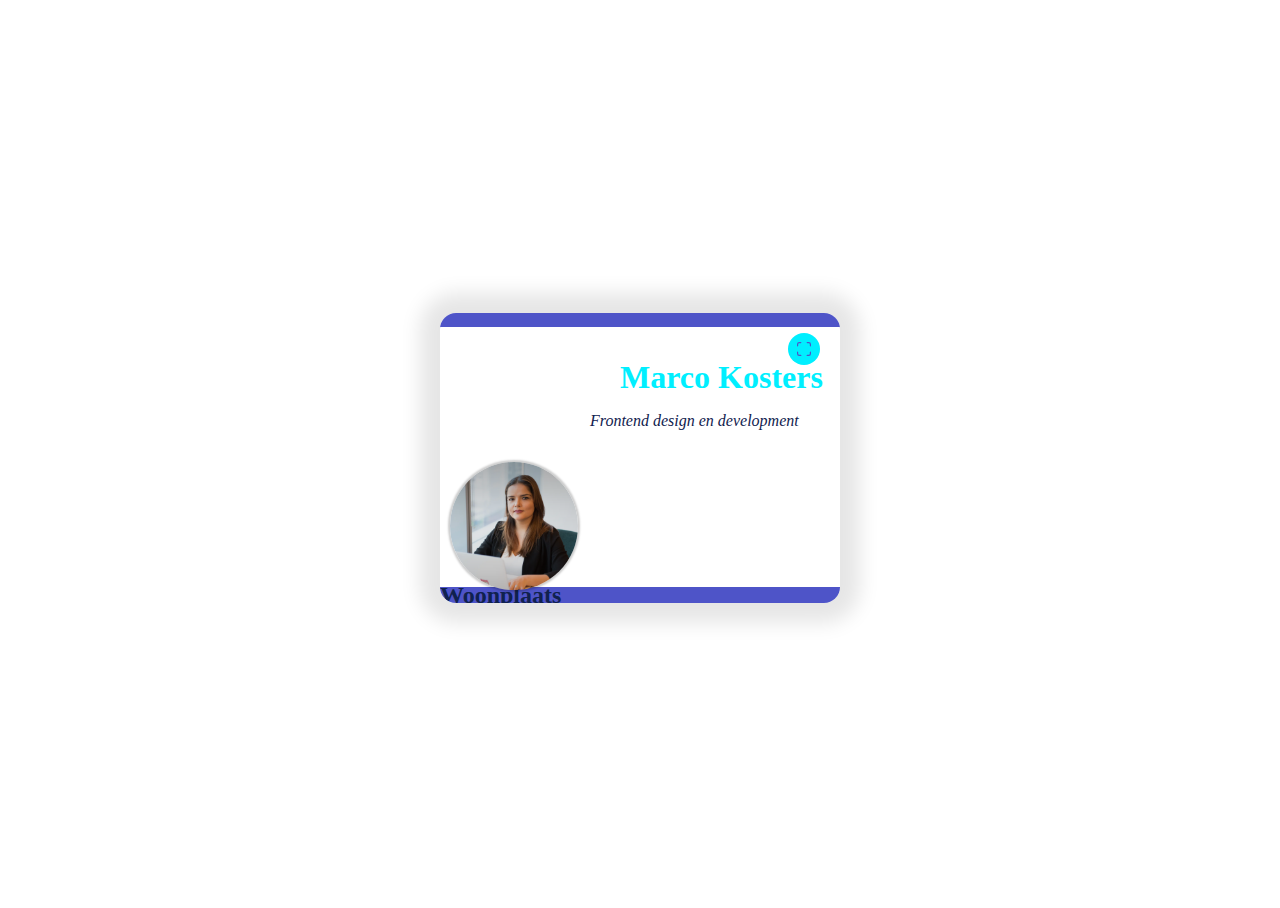
==== Versie1/index.html @ 989e8625 "expand functie geanimeerd en text gerepositioneerd" ====
<!DOCTYPE html>
<html lang="en">

<head>
  <meta charset="UTF-8">
  <meta name="viewport" content="width=device-width, initial-scale=1.0">
  <title>FDND Visitekaartje</title>
  <link rel="stylesheet" href="./styles/style.css">
</head>

<body>

  <article class="business-card">
    <button>
      <svg xmlns="http://www.w3.org/2000/svg" width="24" height="24" viewBox="0 0 24 24" stroke-width="1.5"
        stroke="#2c3e50" fill="none" stroke-linecap="round" stroke-linejoin="round">
        <path stroke="none" d="M0 0h24v24H0z" fill="none" />
        <path d="M4 8v-2a2 2 0 0 1 2 -2h2" />
        <path d="M4 16v2a2 2 0 0 0 2 2h2" />
        <path d="M16 4h2a2 2 0 0 1 2 2v2" />
        <path d="M16 20h2a2 2 0 0 0 2 -2v-2" />
      </svg>

      <svg xmlns="http://www.w3.org/2000/svg" width="24" height="24" viewBox="0 0 24 24" stroke-width="1.5" stroke="red"
        fill="none" stroke-linecap="round" stroke-linejoin="round">
        <path stroke="none" d="M0 0h24v24H0z" fill="none" />
        <path d="M15 19v-2a2 2 0 0 1 2 -2h2" />
        <path d="M15 5v2a2 2 0 0 0 2 2h2" />
        <path d="M5 15h2a2 2 0 0 1 2 2v2" />
        <path d="M5 9h2a2 2 0 0 0 2 -2v-2" />
      </svg>
    </button>
    <main>
      <h1>Marco Kosters</h1>
      <p><em>Frontend design en development</em></p>
      <img src="assets/creative-coder.png" alt="Creative Coder">
      <section>
          <article>
            <h2>Woonplaats</h2>
            <p>Lorem ipsum dolor sit amet consectetur, adipisicing elit. Asperiores placeat eius ipsa autem facere! Eveniet, expedita! Ea, molestias? Labore aut repellendus quos nobis voluptas! Asperiores repellat sunt mollitia voluptatum magnam!</p>
          </article>
          <article>
            <h2>Hobby's</h2>
            <p>Lorem ipsum dolor sit, amet consectetur adipisicing elit. Eligendi animi repellat fuga tempora! Ad temporibus nam ullam repellendus, unde veniam possimus laboriosam, consectetur dicta aperiam corporis ipsa quidem rem placeat.</p>
          </article>
          <article>
            <h2>Lievelingseten</h2>
            <p>Lorem ipsum dolor sit, amet consectetur adipisicing elit. Sint possimus quos sequi doloremque laboriosam. Laboriosam mollitia quos, perferendis, modi ipsa ducimus saepe exercitationem aperiam dolorem consequatur magni sequi neque molestias.</p>
          </article>
      </section>
        <dl class="card">
          <dt>gvhgv</dt>
          <dd>Woonplaats</dd>
        </dl>

        <dt>shjfbjehsfhsv</dt>
        <dd>Hobby's</dd>
      </dl>

      <dt>jhsbfjsebfjk</dt>
      <dd>Lievelingseten</dd>
      </dl>
    </main>

  </article>

  <script src="./scripts/script.js"></script>
</body>

</html>
---- Versie1/styles/style.css ----
* {
  box-sizing:border-box;
}

html {
  height:100vh;
}

body {
  height:100vh;
  font-family: open sans;
  display:flex;
  justify-content:center;
  align-items:center;
  color:#10214e;
}

.business-card {
  width:50vw;
  max-width: 25em;
  min-width:20em;
  display:flex;
  flex-direction:column;
  align-items:left;
  justify-content:flex-end;
  background: rgb(140, 191, 253);
  background: linear-gradient(0deg, #4e54c8 100%, #4e54c8 100%);
  box-shadow:0 0 20px 20px rgba(0,0,0,.1);
  border-radius:1rem;
  position: relative;
  height: 290px;
  overflow: hidden;
  transition:.25s;
  padding-bottom: 1em;

}

article main {
  background: rgb(255, 255, 255);
  transition:.25s;
  height: 260px;
}

header {
  display:flex;
  flex-direction:column;
  justify-content:center;
  align-items:center;
  justify-content:flex-end;
}

h1 {
  margin:2rem 0 1rem;
  color: rgba(0,239,255,1);
  padding-left: 180px;
}

button {
  border:none;
  position: absolute;
  right:1rem;
  top:1rem;
  width:2.5rem;
  height:2.5rem;
  transform: scale(.8);
  background: rgba(0,239,255,1);
  border-radius:50%;
  padding:.25rem;
  transition:.25s;
}
button:focus {
  outline:none;
  background:#202592;
}
button:focus svg {
  stroke: rgba(0,239,255,1);
}

svg {
  stroke: #4e54c8;
  position: absolute;
  top:calc(1.25rem - 12px);
  left:calc(1.25rem - 12px);
  transition-delay: .25s;
}
button svg:nth-of-type(2) {
  opacity:0;
  transition-delay: 0ms;
}

img {
  width:8em;
  border-radius:10em;
  border:5px transparent;
  box-shadow:0 0 2px 2px rgba(0,0,0,.2);
  position:relative;
  top:2rem;
  left: 10px;
  transition:.25s .15s;
}
img:hover {
  border:5px solid;
}

dl {
  width:100%;
  
  /* display:grid; */
  grid-template-columns: 1fr 1fr 1fr;
  grid-template-areas:
    "html-dd css-dd js-dd"
    "html-dt css-dt js-dt"
    ;
  /* justify-items:center; */
  align-items:start;
  padding:5rem 0 3rem;
  margin-top: -11rem;
  padding-left: 9em;
  padding-bottom: 9em;
  text-align: center;
}

dt{
  font-weight: bold;
  border-top: 1px solid rgba(0,0,0,0.3);
  padding-top: .25rem;
  margin-top: .25rem;
}
/* dt:nth-of-type(1){ grid-area: html-dt; transform: translateY(1rem);}
dt:nth-of-type(2){ grid-area: css-dt; transform: translateY(1rem);}
dt:nth-of-type(3){ grid-area: js-dt; transform: translateY(1rem); } */

dd {
  margin:0;
  padding-left:.3rem;
  transition:.25s .3s;
}
dd:nth-of-type(1){  
  transform: translateY(1rem);
}

dd:nth-of-type(2){  
  transform: translateY(1rem);
}

dd:nth-of-type(3){  
  transform: translateY(1rem);
}

p { 
  top: 80px;
  margin:0;
}

em{
  padding-left: 150px;
}

/* article > p {
  padding:3rem 2rem;
  margin-top: 0;
  background:rgba(255,255,255, 0.5);
  text-align:center;
  border-radius: 0 0 1rem 1rem;
  width:100%;
} */

/* expand content */
body.expand {
  /* font-size:1.15em; */
}

body.expand article, body.expand article main {
  height: 400px;
}

body.expand button svg:first-of-type {
  opacity:0;
  transition-delay: 0ms;
}

body.expand button svg:nth-of-type(2) {
  opacity:1;
  transition-delay:.25s;
}

body.expand section {
  /* font-size: 1.75em; */
  display: grid;
  grid-template-columns: repeat(3, 1fr);
}

body.expand img {
  /* height:15em; */
}

body.expand img {
  width:8em;
  border-radius:10em;
  border:5px transparent;
  box-shadow:0 0 2px 2px rgba(0,0,0,.2);
  position:relative;
  top:2rem;
  left: 130px;
  transition:.25s .15s;
}

body.expand h1 {
    margin:2rem 0 1rem;
    color: rgba(0,239,255,1);
    padding-left: 115px;
    transition:.25s .15s;
}

body.expand em {
  padding-left: 100px;
  transition:.25s .15s;
}

body.expand section {
  display:grid;
}

body.expand dd {
  padding-right: 30px;
}

/* body.expand dd:nth-of-type(1){  
  transform: translateY(8rem);
}

body.expand dd:nth-of-type(2){  
  transform: translateY(9rem);
}

body.expand dd:nth-of-type(3){  
  transform: translateY(8rem);
} */
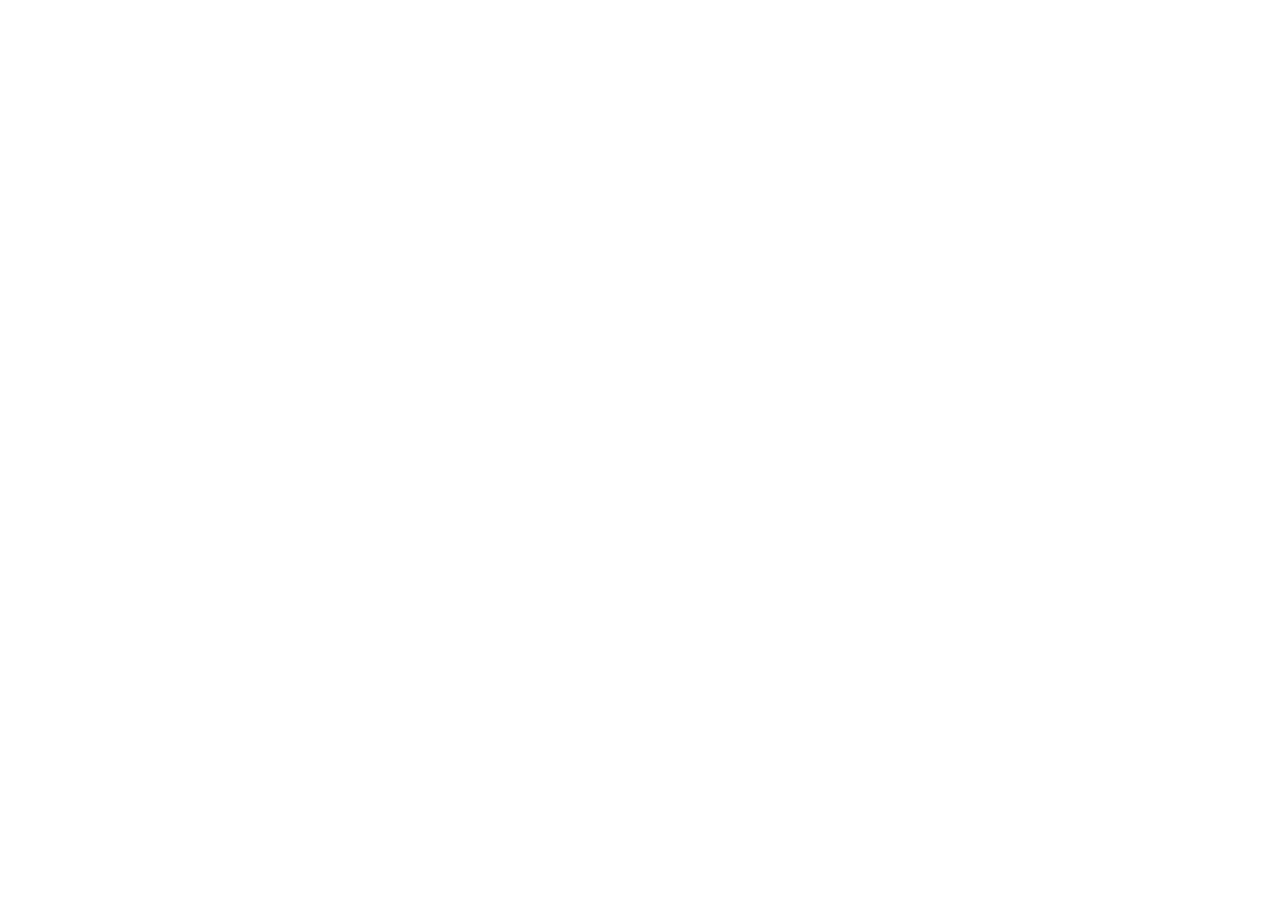
==== commit 31750569: "versie 2" ====
--- a/Versie1/index.html
+++ b/Versie1/index.html
@@ -1,70 +1,13 @@
 <!DOCTYPE html>
 <html lang="en">
-
 <head>
-  <meta charset="UTF-8">
-  <meta name="viewport" content="width=device-width, initial-scale=1.0">
-  <title>FDND Visitekaartje</title>
-  <link rel="stylesheet" href="./styles/style.css">
+    <meta charset="UTF-8">
+    <meta http-equiv="X-UA-Compatible" content="IE=edge">
+    <meta name="viewport" content="width=device-width, initial-scale=1.0">
+    <title>Visitekaartje</title>
+    <link rel="stylesheet" href="style.css">
 </head>
-
 <body>
-
-  <article class="business-card">
-    <button>
-      <svg xmlns="http://www.w3.org/2000/svg" width="24" height="24" viewBox="0 0 24 24" stroke-width="1.5"
-        stroke="#2c3e50" fill="none" stroke-linecap="round" stroke-linejoin="round">
-        <path stroke="none" d="M0 0h24v24H0z" fill="none" />
-        <path d="M4 8v-2a2 2 0 0 1 2 -2h2" />
-        <path d="M4 16v2a2 2 0 0 0 2 2h2" />
-        <path d="M16 4h2a2 2 0 0 1 2 2v2" />
-        <path d="M16 20h2a2 2 0 0 0 2 -2v-2" />
-      </svg>
-
-      <svg xmlns="http://www.w3.org/2000/svg" width="24" height="24" viewBox="0 0 24 24" stroke-width="1.5" stroke="red"
-        fill="none" stroke-linecap="round" stroke-linejoin="round">
-        <path stroke="none" d="M0 0h24v24H0z" fill="none" />
-        <path d="M15 19v-2a2 2 0 0 1 2 -2h2" />
-        <path d="M15 5v2a2 2 0 0 0 2 2h2" />
-        <path d="M5 15h2a2 2 0 0 1 2 2v2" />
-        <path d="M5 9h2a2 2 0 0 0 2 -2v-2" />
-      </svg>
-    </button>
-    <main>
-      <h1>Marco Kosters</h1>
-      <p><em>Frontend design en development</em></p>
-      <img src="assets/creative-coder.png" alt="Creative Coder">
-      <section>
-          <article>
-            <h2>Woonplaats</h2>
-            <p>Lorem ipsum dolor sit amet consectetur, adipisicing elit. Asperiores placeat eius ipsa autem facere! Eveniet, expedita! Ea, molestias? Labore aut repellendus quos nobis voluptas! Asperiores repellat sunt mollitia voluptatum magnam!</p>
-          </article>
-          <article>
-            <h2>Hobby's</h2>
-            <p>Lorem ipsum dolor sit, amet consectetur adipisicing elit. Eligendi animi repellat fuga tempora! Ad temporibus nam ullam repellendus, unde veniam possimus laboriosam, consectetur dicta aperiam corporis ipsa quidem rem placeat.</p>
-          </article>
-          <article>
-            <h2>Lievelingseten</h2>
-            <p>Lorem ipsum dolor sit, amet consectetur adipisicing elit. Sint possimus quos sequi doloremque laboriosam. Laboriosam mollitia quos, perferendis, modi ipsa ducimus saepe exercitationem aperiam dolorem consequatur magni sequi neque molestias.</p>
-          </article>
-      </section>
-        <dl class="card">
-          <dt>gvhgv</dt>
-          <dd>Woonplaats</dd>
-        </dl>
-
-        <dt>shjfbjehsfhsv</dt>
-        <dd>Hobby's</dd>
-      </dl>
-
-      <dt>jhsbfjsebfjk</dt>
-      <dd>Lievelingseten</dd>
-      </dl>
-    </main>
-
-  </article>
-
-  <script src="./scripts/script.js"></script>
+    <script src="script.js"></script>
 </body>
-
 </html>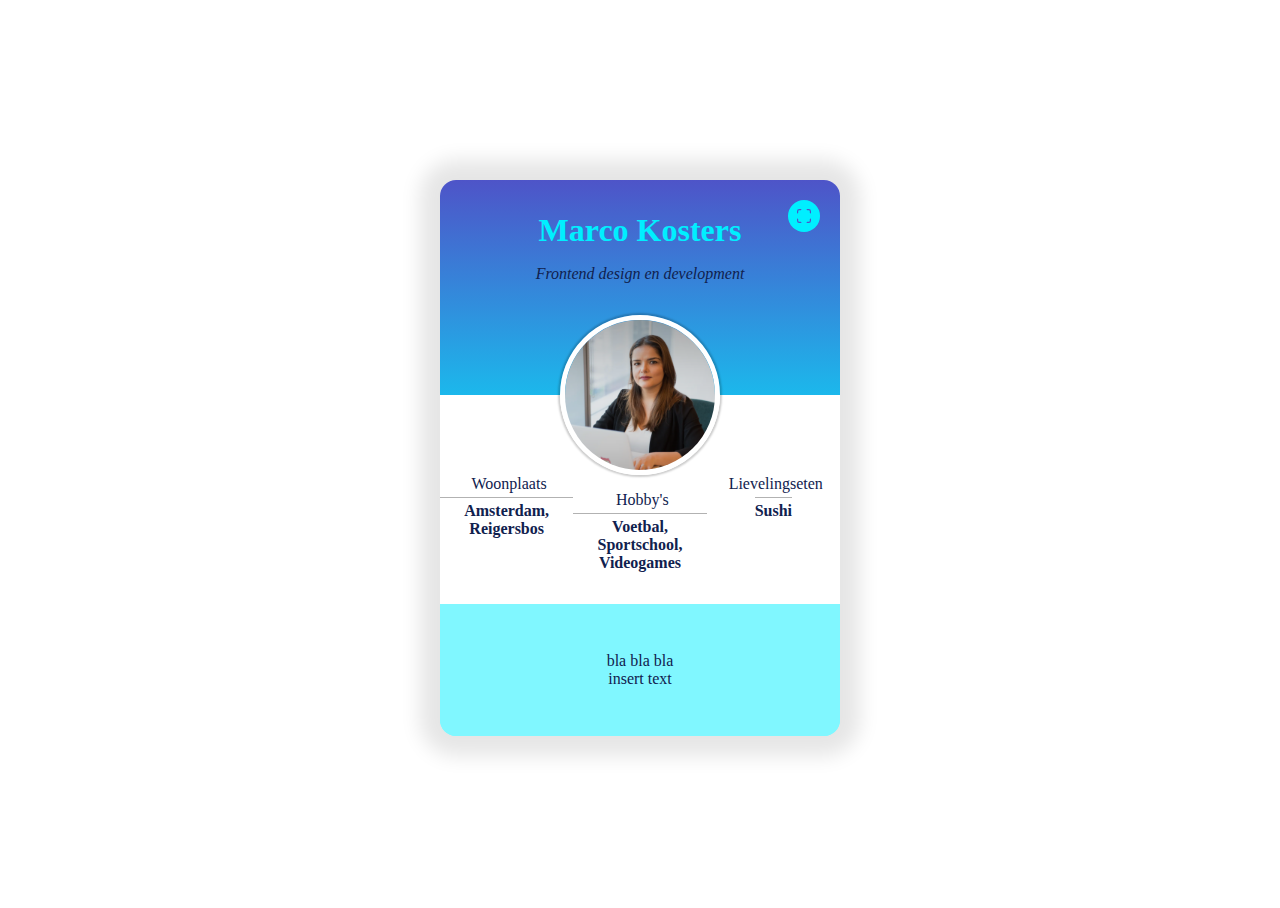
==== commit 7865a9c6: "de oude versie toegevoegd" ====
--- a/Versie1/index.html
+++ b/Versie1/index.html
@@ -1,13 +1,48 @@
 <!DOCTYPE html>
 <html lang="en">
 <head>
-    <meta charset="UTF-8">
-    <meta http-equiv="X-UA-Compatible" content="IE=edge">
-    <meta name="viewport" content="width=device-width, initial-scale=1.0">
-    <title>Visitekaartje</title>
-    <link rel="stylesheet" href="style.css">
+  <meta charset="UTF-8">
+  <meta name="viewport" content="width=device-width, initial-scale=1.0">
+  <title>FDND Visitekaartje</title>
+  <link rel="stylesheet" href="./styles/style.css">
 </head>
 <body>
-    <script src="script.js"></script>
+
+<article>
+  <header>
+    <h1>Marco Kosters</h1>
+    <p><em>Frontend design en development</em></p>
+    <button>
+      <svg xmlns="http://www.w3.org/2000/svg" width="24" height="24" viewBox="0 0 24 24" stroke-width="1.5" stroke="#2c3e50" fill="none" stroke-linecap="round" stroke-linejoin="round">
+        <path stroke="none" d="M0 0h24v24H0z" fill="none"/>
+        <path d="M4 8v-2a2 2 0 0 1 2 -2h2" />
+        <path d="M4 16v2a2 2 0 0 0 2 2h2" />
+        <path d="M16 4h2a2 2 0 0 1 2 2v2" />
+        <path d="M16 20h2a2 2 0 0 0 2 -2v-2" />
+      </svg>
+
+      <svg xmlns="http://www.w3.org/2000/svg" width="24" height="24" viewBox="0 0 24 24" stroke-width="1.5" stroke="red" fill="none" stroke-linecap="round" stroke-linejoin="round">
+        <path stroke="none" d="M0 0h24v24H0z" fill="none"/>
+        <path d="M15 19v-2a2 2 0 0 1 2 -2h2" />
+        <path d="M15 5v2a2 2 0 0 0 2 2h2" />
+        <path d="M5 15h2a2 2 0 0 1 2 2v2" />
+        <path d="M5 9h2a2 2 0 0 0 2 -2v-2" />
+      </svg>
+    </button>
+
+  </header>
+  
+  <img src="assets/creative-coder.png" alt="Creative Coder">
+
+  <dl>
+    <dt>Amsterdam, Reigersbos</dt><dd>Woonplaats</dd>
+    <dt>Voetbal, Sportschool, Videogames</dt><dd>Hobby's</dd>
+    <dt>Sushi</dt><dd>Lievelingseten</dd>
+  </dl>
+  
+  <p>bla bla bla <br> insert text</p>
+</article>
+
+  <script src="./scripts/script.js"></script>
 </body>
-</html>+</html>
--- a/Versie1/styles/style.css
+++ b/Versie1/styles/style.css
@@ -0,0 +1,167 @@
+* {
+  box-sizing:border-box;
+}
+
+html {
+  height:100vh;
+}
+
+body {
+  height:100vh;
+  font-family: open sans;
+  display:flex;
+  justify-content:center;
+  align-items:center;
+  color:#10214e;
+}
+
+article {
+  width:50vw;
+  max-width: 25em;
+  min-width:20em;
+  display:flex;
+  flex-direction:column;
+  align-items:center;
+  justify-content:flex-end;
+  background: rgb(0,239,255);
+  background: linear-gradient(0deg, rgba(0,239,255,1) 40%, #4e54c8 100%);
+  box-shadow:0 0 20px 20px rgba(0,0,0,.1);
+  border-radius:1rem;
+  position: relative;
+  transition:.25s;
+}
+
+header {
+  display:flex;
+  flex-direction:column;
+  justify-content:center;
+  align-items:center;
+  justify-content:flex-end;
+  
+}
+
+h1 {
+  margin:2rem 0 1rem;
+  color: rgba(0,239,255,1);
+}
+
+button {
+  border:none;
+  position: absolute;
+  right:1rem;
+  top:1rem;
+  width:2.5rem;
+  height:2.5rem;
+  transform: scale(.8);
+  background: rgba(0,239,255,1);
+  border-radius:50%;
+  padding:.25rem;
+  transition:.25s;
+}
+button:focus {
+  outline:none;
+  background:#202592;
+}
+button:focus svg {
+  stroke: rgba(0,239,255,1);
+}
+
+svg {
+  stroke: #4e54c8;
+  position: absolute;
+  top:calc(1.25rem - 12px);
+  left:calc(1.25rem - 12px);
+  transition-delay: .25s;
+}
+button svg:nth-of-type(2) {
+  opacity:0;
+  transition-delay: 0ms;
+}
+
+img {
+  width:10em;
+  border-radius:10em;
+  border:5px solid #fff;
+  box-shadow:0 0 2px 2px rgba(0,0,0,.2);
+  position:relative;
+  top:2rem;
+  transition:.25s .15s;
+}
+
+dl {
+  width:100%;
+  background: rgb(255,255,255);
+  
+  display:grid;
+  grid-template-columns: 1fr 1fr 1fr;
+  grid-template-areas:
+    "html-dd css-dd js-dd"
+    "html-dt css-dt js-dt"
+    ;
+  justify-items:center;
+  align-items:start;
+  padding:5rem 0 3rem;
+  margin-top: -3rem;
+  margin-bottom: 0;
+  text-align: center;
+}
+
+dt{
+  font-weight: bold;
+  border-top: 1px solid rgba(0,0,0,0.3);
+  padding-top: .25rem;
+  margin-top: .25rem;
+}
+dt:nth-of-type(1){ grid-area: html-dt; }
+dt:nth-of-type(2){ grid-area: css-dt; transform: translateY(1rem);}
+dt:nth-of-type(3){ grid-area: js-dt; }
+
+dd {
+  margin:0;
+  padding-left:.3rem;
+  transition:.25s .3s;
+}
+dd:nth-of-type(2){  
+  transform: translateY(1rem);
+}
+
+p { 
+  margin:0
+}
+
+article > p {
+  padding:3rem 2rem;
+  margin-top: 0;
+  background:rgba(255,255,255, 0.5);
+  text-align:center;
+  border-radius: 0 0 1rem 1rem;
+  width:100%;
+}
+
+/* expand content */
+body.expand {
+  font-size:1.15em;
+}
+
+body.expand article {
+  width:60vw;
+  max-width: 60vw;
+}
+
+body.expand button svg:first-of-type {
+  opacity:0;
+  transition-delay: 0ms;
+}
+
+body.expand button svg:nth-of-type(2) {
+  opacity:1;
+  transition-delay:.25s;
+}
+
+body.expand dd {
+  font-size: 1.75em;
+}
+
+body.expand img {
+  width:15em;
+}
